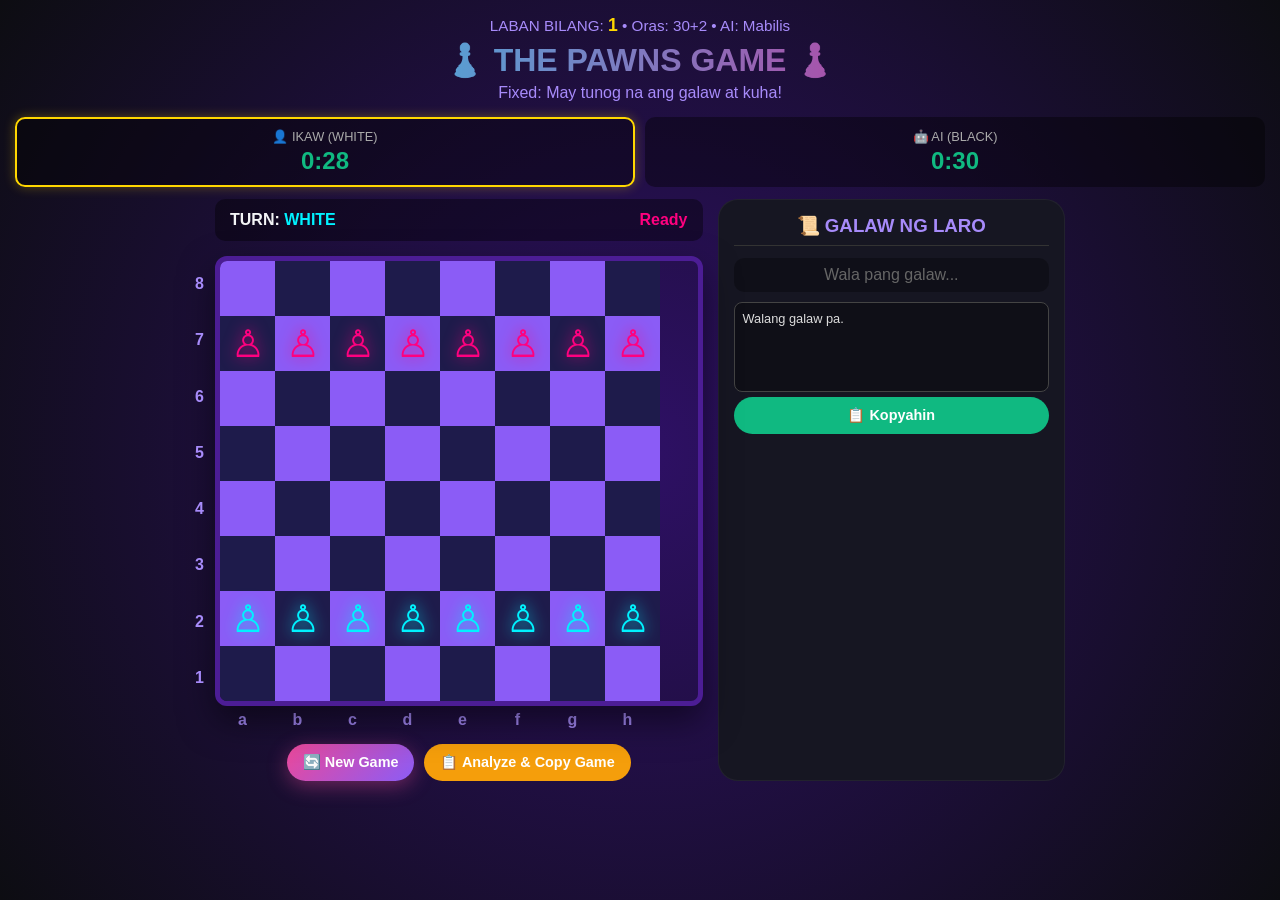
==== index.html @ 19535d33 "Refactor minimax and game logic functions" ====
<!DOCTYPE html>
<html lang="en">
<head>
    <meta charset="UTF-8">
    <meta name="viewport" content="width=device-width, initial-scale=1.0, maximum-scale=1.0">
    <title>The Pawns Game – Chess.com Sounds Fixed</title>
    <style>
        :root {
            --bg-color: #0d0d12; --panel-bg: #161622;
            --light-square: #8b5cf6; --dark-square: #1e1b4b;
            --accent-pink: #ec4899; --valid-green: #10b981; --text-main: #f3f4f6;
            --premove: #f59e0b; --time-good: #10b981; --time-low: #f59e0b; --time-critical: #ef4444;
        }
        * { box-sizing: border-box; margin: 0; padding: 0; font-family: 'Poppins', sans-serif; }
        body { background: radial-gradient(circle at 50% 50%, #2e1065 0%, #0d0d12 100%); color: var(--text-main); padding: 15px; min-height: 100vh; }
        .game-counter { text-align:center; font-size:0.95rem; color:#a78bfa; margin-bottom:5px; }
        .game-counter strong { color:#ffd700; font-size:1.1rem; }
        h1 { font-size: 2rem; background: linear-gradient(to right, #00f2ff, #ff007f); -webkit-background-clip: text; -webkit-text-fill-color: transparent; margin-bottom: 5px; text-align: center; }
        .subtitle { color: #a78bfa; margin-bottom: 15px; text-align: center; }
        .time-bar { display:flex; justify-content:space-between; gap:10px; margin-bottom:12px; flex-wrap:wrap; }
        .time-box { flex:1; min-width:140px; background:rgba(0,0,0,0.4); border-radius:10px; padding:10px 12px; text-align:center; border:2px solid transparent; transition:0.2s; }
        .time-box.active { border-color:#ffd700; box-shadow:0 0 12px rgba(255,215,0,0.3); }
        .time-box .label { font-size:0.8rem; color:#aaa; margin-bottom:3px; }
        .time-box .time { font-size:1.5rem; font-weight:bold; font-variant-numeric:tabular-nums; }
        .time.good { color:var(--time-good); }
        .time.low { color:var(--time-low); animation:slowPulse 1.5s infinite; }
        .time.critical { color:var(--time-critical); animation:fastPulse 0.6s infinite; }
        @keyframes slowPulse { 0%,100%{opacity:1;} 50%{opacity:0.6;} }
        @keyframes fastPulse { 0%,100%{opacity:1;} 50%{opacity:0.4;} }
        .main-container { display: flex; gap: 15px; flex-wrap: wrap; justify-content: center; width: 100%; max-width: 850px; margin: 0 auto; }
        .game-section { flex: 1 1 400px; }
        .history-section { flex: 1 1 260px; background: var(--panel-bg); padding: 15px; border-radius: 20px; border: 1px solid rgba(255,255,255,0.05); }
        .status-bar { background: rgba(0,0,0,0.4); padding: 12px 15px; border-radius:10px; margin-bottom:15px; display: flex; justify-content: space-between; align-items: center; font-weight: bold; flex-wrap: wrap; gap:5px; }
        .ai-status { color: #ff007f; }
        .board-container { position: relative; margin: 0 auto; }
        .rank-labels { position: absolute; top: 0; left: -20px; height: 100%; display: flex; flex-direction: column; justify-content: space-around; }
        .rank-label { color: #a78bfa; height: 55px; display: flex; align-items: center; font-weight: bold; }
        #board { display: grid; grid-template-columns: repeat(8, 55px); grid-template-rows: repeat(8, 55px); border: 5px solid #4c1d95; border-radius: 12px; overflow: hidden; box-shadow: 0 15px 35px rgba(0,0,0,0.5); }
        .file-labels { display: grid; grid-template-columns: repeat(8, 55px); margin-top: 5px; }
        .file-label { color: #a78bfa; text-align: center; font-weight: bold; }
        .square { width: 100%; height: 100%; display: flex; align-items: center; justify-content: center; cursor: pointer; position: relative; transition: background 0.15s; }
        .light-sq { background: var(--light-square); }
        .dark-sq { background: var(--dark-square); }
        .piece { font-size: 2.4rem; user-select: none; transition: transform 0.1s; }
        .square:hover .piece { transform: scale(1.1); }
        .white-piece { color: #00f2ff; filter: drop-shadow(0 0 8px rgba(0,242,255,0.9)); }
        .black-piece { color: #ff007f; filter: drop-shadow(0 0 8px rgba(255,0,127,0.9)); }
        .selected-sq { background: rgba(236,72,153,0.5) !important; box-shadow: inset 0 0 12px var(--accent-pink); }
        .move-indicator { width: 16px; height: 16px; background: var(--valid-green); border-radius: 50%; position: absolute; box-shadow: 0 0 10px var(--valid-green); }
        .capture-indicator { width: 80%; height: 80%; border: 3px dashed #f59e0b; border-radius: 50%; position: absolute; animation: rotate 8s linear infinite; }
        @keyframes rotate { 100% { transform: rotate(360deg); } }
        .history-section h3 { color: #a78bfa; margin-bottom: 12px; text-align: center; border-bottom: 1px solid #333; padding-bottom: 8px; }
        .history-list { max-height: 220px; overflow-y: auto; background: rgba(0,0,0,0.3); border-radius: 10px; padding: 8px; margin-bottom: 10px; }
        .history-item { padding: 6px; margin: 3px 0; border-radius: 5px; cursor: pointer; font-family: monospace; font-size: 0.9rem; transition: background 0.1s; }
        .history-item:hover { background: rgba(139,92,246,0.2); }
        .history-item.active { background: rgba(139,92,246,0.4); border-left: 3px solid #8b5cf6; }
        .history-item.white { color: #00f2ff; }
        .history-item.black { color: #ff007f; }
        .share-area { margin-top:10px; display:flex; gap:5px; flex-direction:column; }
        .share-text { width:100%; min-height:90px; background:#0005; border:1px solid #444; border-radius:8px; padding:8px; color:#ddd; font-size:0.8rem; resize:none; }
        .controls { margin-top: 15px; display: flex; gap: 10px; flex-wrap: wrap; justify-content: center; }
        button { padding: 10px 16px; border: none; border-radius: 25px; font-weight: bold; cursor: pointer; transition: all 0.2s; font-size:0.9rem; }
        .btn-new { background: linear-gradient(135deg, #ec4899, #8b5cf6); color: white; box-shadow: 0 5px 20px rgba(236,72,153,0.4); }
        .btn-new:hover { transform: translateY(-2px); box-shadow: 0 8px 25px rgba(236,72,153,0.6); }
        .btn-copy { background:#10b981; color:white; }
        .btn-copy:hover { background:#059669; }
        .btn-analyze { background:#f59e0b; color:white; }
        .btn-analyze:hover { background:#d97706; }
        .modal { display: none; position: fixed; inset: 0; background: rgba(0,0,0,0.9); align-items: center; justify-content: center; z-index: 999; padding:15px; }
        .modal-content { background: var(--panel-bg); padding: 25px; border-radius: 20px; text-align: center; border: 2px solid #8b5cf6; max-width: 500px; width:100%; max-height:90vh; overflow-y:auto; }
        .modal h2 { font-size: 1.8rem; margin-bottom: 15px; background: linear-gradient(to right, #00f2ff, #ff007f); -webkit-background-clip: text; -webkit-text-fill-color: transparent; }
        .modal-actions { display:flex; gap:10px; flex-wrap:wrap; justify-content:center; margin-top:15px; }
        .analysis-text { width:100%; min-height:150px; background:#0005; border:1px solid #444; border-radius:8px; padding:10px; color:#ddd; font-size:0.85rem; font-family:monospace; resize:none; margin:10px 0; }
        .close-btn { position:absolute; top:15px; right:15px; background:#ef4444; color:white; border:none; border-radius:50%; width:36px; height:36px; font-size:1.2rem; cursor:pointer; }
        .thinking { color: #ffd700; animation: pulse 1s infinite; }
        @keyframes pulse { 0%,100% { opacity: 1; } 50% { opacity: 0.5; } }
        .copied-msg { color:#10b981; font-size:0.85rem; margin-top:5px; display:none; }
        .copied-msg.show { display:block; }
        @media (max-width: 480px) {
            #board { grid-template-columns: repeat(8,42px); grid-template-rows: repeat(8,42px); }
            .file-labels { grid-template-columns: repeat(8,42px); }
            .rank-label { height: 42px; font-size:0.8rem; }
            .rank-labels { left: -17px; }
            .piece { font-size: 1.8rem; }
            .time-box { min-width:130px; }
            .time-box .time { font-size:1.3rem; }
        }
    </style>
</head>
<body>

    <div class="game-counter">LABAN BILANG: <strong id="gameCount">1</strong> • Oras: 30+2 • AI: Mabilis</div>
    <h1>♟️ THE PAWNS GAME ♟️</h1>
    <div class="subtitle">Fixed: May tunog na ang galaw at kuha!</div>

    <div class="time-bar">
        <div class="time-box" id="whiteBox">
            <div class="label">👤 IKAW (WHITE)</div>
            <div class="time good" id="whiteTime">0:30</div>
        </div>
        <div class="time-box" id="blackBox">
            <div class="label">🤖 AI (BLACK)</div>
            <div class="time good" id="blackTime">0:30</div>
        </div>
    </div>

    <div class="main-container">
        <div class="game-section">
            <div class="status-bar">
                <div>TURN: <span id="turnDisplay">WHITE</span></div>
                <div class="ai-status" id="aiStatus">Ready</div>
            </div>

            <div class="board-container" id="boardWrapper">
                <div class="rank-labels">
                    <div class="rank-label">8</div><div class="rank-label">7</div><div class="rank-label">6</div>
                    <div class="rank-label">5</div><div class="rank-label">4</div><div class="rank-label">3</div>
                    <div class="rank-label">2</div><div class="rank-label">1</div>
                </div>
                <div id="board"></div>
            </div>
            <div class="file-labels">
                <div class="file-label">a</div><div class="file-label">b</div><div class="file-label">c</div>
                <div class="file-label">d</div><div class="file-label">e</div><div class="file-label">f</div>
                <div class="file-label">g</div><div class="file-label">h</div>
            </div>

            <div class="controls">
                <button class="btn-new" onclick="resetGame()">🔄 New Game</button>
                <button class="btn-analyze" onclick="showAnalysis()">📋 Analyze & Copy Game</button>
            </div>
        </div>

        <div class="history-section">
            <h3>📜 GALAW NG LARO</h3>
            <div class="history-list" id="historyList">
                <p style="color:#666;text-align:center;">Wala pang galaw...</p>
            </div>
            <div class="share-area">
                <textarea id="shareOutput" class="share-text" readonly placeholder="I-click ang 'Analyze & Copy' para makuha ang buong laro..."></textarea>
                <button class="btn-copy" onclick="copyHistory()">📋 Kopyahin</button>
                <div class="copied-msg" id="copiedMsg">✅ Nakopya na!</div>
            </div>
        </div>
    </div>

    <div class="modal" id="winModal">
        <div class="modal-content">
            <button class="close-btn" onclick="closeModal()">×</button>
            <h2 id="resultTitle">GAME OVER</h2>
            <p style="margin-bottom: 15px; color:#ccc;" id="resultMsg"></p>
            
            <textarea id="finalGameText" class="analysis-text" readonly></textarea>
            
            <div class="modal-actions">
                <button class="btn-copy" onclick="copyFinalGame()">📋 Kopyahin ang Laro</button>
                <button class="btn-new" onclick="startNewGame()">🔄 New Game</button>
            </div>
        </div>
    </div>

    <script>
        const boardEl = document.getElementById('board');
        const turnDisplay = document.getElementById('turnDisplay');
        const aiStatus = document.getElementById('aiStatus');
        const winModal = document.getElementById('winModal');
        const resultTitle = document.getElementById('resultTitle');
        const resultMsg = document.getElementById('resultMsg');
        const historyList = document.getElementById('historyList');
        const shareOutput = document.getElementById('shareOutput');
        const copiedMsg = document.getElementById('copiedMsg');
        const gameCountEl = document.getElementById('gameCount');
        const whiteTimeEl = document.getElementById('whiteTime');
        const blackTimeEl = document.getElementById('blackTime');
        const whiteBox = document.getElementById('whiteBox');
        const blackBox = document.getElementById('blackBox');
        const finalGameText = document.getElementById('finalGameText');

        // TUNOG MULA SA CHESS.COM
        const moveAudio = new Audio('https://images.chesscomfiles.com/chess-themes/sounds/_MP3_/default/move.mp3');
        const captureAudio = new Audio('https://images.chesscomfiles.com/chess-themes/sounds/_MP3_/default/capture.mp3');
        const selectAudio = new Audio('https://images.chesscomfiles.com/chess-themes/sounds/_MP3_/default/select.mp3');
        const winAudio = new Audio('https://images.chesscomfiles.com/chess-themes/sounds/_MP3_/default/notify.mp3');

        moveAudio.preload = 'auto';
        captureAudio.preload = 'auto';
        selectAudio.preload = 'auto';
        winAudio.preload = 'auto';

        // ✅ INAYOS NA PLAYSOUND FUNCTION
        function playSound(type){
            try {
                if(type === 'move') {
                    moveAudio.currentTime = 0;
                    moveAudio.play();
                }
                if(type === 'capture' || type === 'enpassant') {
                    captureAudio.currentTime = 0;
                    captureAudio.play();
                }
                if(type === 'select') {
                    selectAudio.currentTime = 0;
                    selectAudio.play();
                }
                if(type === 'win') {
                    winAudio.currentTime = 0;
                    winAudio.play();
                }
            } catch(e) {
                console.log('I-click muna ang screen:', e);
            }
        }

        const START_TIME = 30;
        const INCREMENT = 2;
        const MAX_DEPTH = 6;

        let totalGamesPlayed = 1;
        let history = [];
        let currentBoard = [];
        let turn = 'white';
        let selected = null;
        let validMoves = [];
        let gameOver = false;
        let isAiThinking = false;
        let enPassantTarget = null;
        let whiteTime = START_TIME;
        let blackTime = START_TIME;
        let timerInterval = null;

        function formatTime(secs){
            const m = Math.floor(secs / 60);
            const s = Math.floor(secs % 60);
            return `${m}:${s.toString().padStart(2,'0')}`;
        }

        function updateTimeDisplay(){
            whiteTimeEl.textContent = formatTime(whiteTime);
            blackTimeEl.textContent = formatTime(blackTime);
            [whiteTimeEl, blackTimeEl].forEach((el,i)=>{
                const t = i===0 ? whiteTime : blackTime;
                el.classList.remove('good','low','critical');
                if(t <= 5) el.classList.add('critical');
                else if(t <= 10) el.classList.add('low');
                else el.classList.add('good');
            });
            whiteBox.classList.toggle('active', turn==='white');
            blackBox.classList.toggle('active', turn==='black');
        }

        function startTimer(){
            stopTimer();
            timerInterval = setInterval(()=>{
                if(gameOver) return;
                if(turn==='white') whiteTime -= 0.1;
                else blackTime -= 0.1;
                if(whiteTime <= 0) { gameOver=true; stopTimer(); showWin('black'); return; }
                if(blackTime <= 0) { gameOver=true; stopTimer(); showWin('white'); return; }
                updateTimeDisplay();
            }, 100);
        }

        function stopTimer(){ if(timerInterval){ clearInterval(timerInterval); timerInterval=null; } }
        function addTime(color){ if(color==='white') whiteTime += INCREMENT; else blackTime += INCREMENT; updateTimeDisplay(); }
        function toNotation(r,c){ const files = 'abcdefgh'; return files[c] + (8 - r); }
        
        function getGameText(){
            if(history.length === 0) return 'Walang galaw pa.';
            let text = `--- LABAN ${totalGamesPlayed} ---\nOras: 30+2\n\n`;
            history.forEach((s,i)=>{
                text += `${Math.floor(i/2)+1}. ${s.notation} `;
                if(i%2===1) text += '\n';
            });
            return text.trim();
        }

        function saveState(moveNotation){
            history.push({ board: currentBoard.map(row => [...row]), turn: turn, notation: moveNotation, enPassantTarget: enPassantTarget ? {...enPassantTarget} : null });
            updateHistoryUI();
            updateShareText();
        }

        function initBoard(){
            currentBoard = Array(8).fill(null).map(()=>Array(8).fill(null));
            for(let c=0;c<8;c++) currentBoard[1][c]='b';
            for(let c=0;c<8;c++) currentBoard[6][c]='w';
            turn='white'; selected=null; validMoves=[]; gameOver=false;
            enPassantTarget = null; history = [];
            whiteTime = START_TIME; blackTime = START_TIME;
            stopTimer();
            updateUI();
            updateTimeDisplay();
            updateShareText();
            setTimeout(startTimer, 500);
        }

        function hasAnyMoves(b,color,epTarget=null){
            const oldEP = enPassantTarget; enPassantTarget = epTarget;
            for(let r=0;r<8;r++) for(let c=0;c<8;c++){ if(b[r][c]===color && getMoves(b,r,c,color).length>0){ enPassantTarget=oldEP; return true; } }
            enPassantTarget = oldEP; return false;
        }

        function getMoves(b,r,c,color){
            const moves=[]; const dir=color==='w'?-1:1; const start=color==='w'?6:1;
            if(r+dir >=0 && r+dir <8 && b[r+dir] && b[r+dir][c]===null){
                moves.push({from:{r,c},to:{r:r+dir,c},type:'move'});
                if(r===start && r+dir*2 >=0 && r+dir*2 <8 && b[r+dir*2][c]===null) moves.push({from:{r,c},to:{r:r+dir*2,c},type:'move', setsEnPassant:{r:r+dir,c}});
            }
            [-1,1].forEach(dc=>{ const nr=r+dir, nc=c+dc; if(nr>=0&&nr<8&&nc>=0&&nc<8){ if(b[nr][nc] && b[nr][nc]!==color) moves.push({from:{r,c},to:{r:nr,c:nc},type:'capture'}); if(enPassantTarget && enPassantTarget.r === nr && enPassantTarget.c === nc && b[nr][nc] === null) moves.push({from:{r,c},to:{r:nr,c:nc},type:'enpassant', capturedPawn:{r:r,c:nc}}); } });
            return moves;
        }

        function getAllMoves(b,color,epTarget=null){
            let all=[]; const oldEP = enPassantTarget; enPassantTarget = epTarget;
            for(let r=0;r<8;r++) for(let c=0;c<8;c++){ if(b[r][c]===color) all.push(...getMoves(b,r,c,color)); }
            enPassantTarget = oldEP; return all;
        }

        function makeMove(b,move){ const nb = b.map(row=>[...row]); nb[move.to.r][move.to.c] = nb[move.from.r][move.from.c]; nb[move.from.r][move.from.c] = null; if(move.type==='enpassant') nb[move.capturedPawn.r][move.capturedPawn.c] = null; return nb; }
        function checkWin(b){ for(let c=0;c<8;c++){ if(b[0][c]==='w') return 'white'; if(b[7][c]==='b') return 'black'; } return null; }
        function evaluateBoard(b){ let score=0; for(let r=0;r<8;r++) for(let c=0;c<8;c++){ const p=b[r][c]; if(!p) continue; if(p==='w'){ score += 100; score += (6 - r) * 12; if(r===1) score += 500; if(r===0) score += 10000; } else { score -= 100; score -= (r - 1) * 12; if(r===6) score -= 500; if(r===7) score -= 10000; } if(c>=2 && c<=5) score += p==='w'?7:-7; } return score; }
        function minimax(b, depth, alpha, beta, isMax, epState=null){
            const win = checkWin(b); if(win==='white') return 100000 + depth; if(win==='black') return -100000 - depth; if(depth===0) return evaluateBoard(b);
            const moves = getAllMoves(b, isMax?'w':'b', epState); if(moves.length===0) return isMax?-99999:99999;
            moves.sort((a,b)=>{ const valA = (a.type==='capture'||a.type==='enpassant')?-200:0 + (7-a.to.r)*30; const valB = (b.type==='capture'||b.type==='enpassant')?-200:0 + (7-b.to.r)*30; return valA-valB; });
            if(isMax){ let maxEval = -Infinity; for(const m of moves){ const newEP = m.setsEnPassant ? m.setsEnPassant : null; const val = minimax(makeMove(b,m), depth-1, alpha, beta, false, newEP); maxEval = Math.max(maxEval,val); alpha = Math.max(alpha,val); if(beta<=alpha) break; } return maxEval; }
            else { let minEval = Infinity; for(const m of moves){ const newEP = m.setsEnPassant ? m.setsEnPassant : null; const val = minimax(makeMove(b,m), depth-1, alpha, beta, true, newEP); minEval = Math.min(minEval,val); beta = Math.min(beta,val); if(beta<=alpha) break; } return minEval; }
        }
        function getBestMove(){ const moves = getAllMoves(currentBoard,'b', enPassantTarget); if(moves.length === 0) return null; let best = null; let bestVal = Infinity; moves.sort((a,b)=>{ const valA = (a.type==='capture'||a.type==='enpassant')?-200:0 + (7-a.to.r)*30; const valB = (b.type==='capture'||b.type==='enpassant')?-200:0 + (7-b.to.r)*30; return valA-valB; }); for(const m of moves){ const newEP = m.setsEnPassant ? m.setsEnPassant : null; const val = minimax(makeMove(currentBoard,m), MAX_DEPTH-1, -Infinity, Infinity, true, newEP); if(val < bestVal){ bestVal=val; best=m; } } return best; }
        
        function updateHistoryUI(){ historyList.innerHTML = ''; if(history.length === 0){ historyList.innerHTML = '<p style="color:#666;text-align:center;">Wala pang galaw...</p>'; return; } history.forEach((state, i) => { const item = document.createElement('div'); item.className = `history-item ${i%2===0?'white':'black'}`; item.textContent = `${Math.floor(i/2)+1}. ${state.notation}`; historyList.appendChild(item); }); }
        function updateShareText(){ shareOutput.value = getGameText(); }
        function copyHistory(){ shareOutput.select(); navigator.clipboard.writeText(shareOutput.value).then(()=>{ copiedMsg.classList.add('show'); setTimeout(()=>copiedMsg.classList.remove('show'), 2500); }); }
        function copyFinalGame(){ finalGameText.select(); navigator.clipboard.writeText(finalGameText.value); }
        function showAnalysis(){ finalGameText.value = getGameText(); winModal.style.display='flex'; resultTitle.textContent = '📋 ANALYSIS & GAME RECORD'; resultMsg.textContent = 'Kopyahin mo ang laro para itago o ipadala sa iba.'; }
        function closeModal(){ winModal.style.display='none'; }
        function startNewGame(){ closeModal(); totalGamesPlayed++; gameCountEl.textContent = totalGamesPlayed; initBoard(); }
        function resetGame(){ if(confirm('Sigurado ka bang magsisimula ulit?')) startNewGame(); }

        function checkDraw(){ const color = turn==='white'?'w':'b'; if(!hasAnyMoves(currentBoard, color, enPassantTarget)){ gameOver = true; stopTimer(); showDraw(); return true; } return false; }
        function updateUI(){ boardEl.innerHTML=''; turnDisplay.textContent = turn.toUpperCase(); turnDisplay.style.color = turn==='white'?'#00f2ff':'#ff007f'; for(let r=0;r<8;r++) for(let c=0;c<8;c++){ const sq=document.createElement('div'); sq.className=`square ${(r+c)%2===0?'light-sq':'dark-sq'}`; if(selected && selected.r===r && selected.c===c) sq.classList.add('selected-sq'); const hint = validMoves.find(m=>m.to.r===r&&m.to.c===c); if(hint){ const h=document.createElement('div'); h.className=(hint.type==='capture'||hint.type==='enpassant')?'capture-indicator':'move-indicator'; sq.appendChild(h); } const p=currentBoard[r][c]; if(p){ const pc=document.createElement('div'); pc.className=`piece ${p==='w'?'white-piece':'black-piece'}`; pc.textContent='♙'; sq.appendChild(pc); } if(!gameOver) sq.onclick=()=>click(r,c); boardEl.appendChild(sq); } }
        function click(r,c){ if(gameOver) return; const p=currentBoard[r][c]; const mv = validMoves.find(m=>m.to.r===r&&m.to.c===c); if(mv){ const from = toNotation(mv.from.r, mv.from.c); const to = toNotation(mv.to.r, mv.to.c); let notation; if(mv.type==='enpassant') notation = `${from}x${to} e.p.`; else if(mv.type==='capture') notation = `${from}x${to}`; else notation = `${from}-${to}`; doMove(mv, notation); if(!gameOver && !checkDraw()) setTimeout(runAi, 300); } else if(p==='w'){ selected={r,c}; validMoves=getMoves(currentBoard,r,c,'w'); playSound('select');
        } else { selected=null; validMoves=[]; } updateUI(); }
        
        // ✅ INAYOS NA PAGTATAWAG NG TUNOG
        function doMove(move, notation){ 
            currentBoard = makeMove(currentBoard,move); 
            // Hiwalay na pagtukoy para siguradong tutunog
            if(move.type==='capture' || move.type==='enpassant'){
                playSound('capture');
            }else{
                playSound('move');
            }
            enPassantTarget = move.setsEnPassant ? move.setsEnPassant : null; 
            addTime(turn); 
            const winner = checkWin(currentBoard); 
            if(winner){ 
                gameOver=true; 
                stopTimer(); 
                playSound('win'); 
                showWin(winner); 
            } else { 
                turn = turn==='white'?'black':'white'; 
                selected=null; 
                validMoves=[]; 
            } 
            saveState(notation); 
        }
        
        function runAi(){ isAiThinking=true; aiStatus.innerHTML='<span class="thinking">THINKING...</span>'; setTimeout(()=>{ if(checkDraw()){ isAiThinking=false; updateUI(); return; } const best = getBestMove(); if(best){ const from = toNotation(best.from.r, best.from.c); const to = toNotation(best.to.r, best.to.c); let notation; if(best.type==='enpassant') notation = `${from}x${to} e.p.`; else if(best.type==='capture') notation = `${from}x${to}`; else notation = `${from}-${to}`; doMove(best, notation); aiStatus.textContent='Ready'; if(!gameOver) checkDraw(); } else { gameOver=true; stopTimer(); showDraw(); } isAiThinking=false; updateUI(); },200); }
        function showWin(who){ resultTitle.textContent = who==='white'?'🏆 PANALO KA!':'😔 PANALO ANG AI!'; resultTitle.style.color = who==='white'?'#00f2ff':'#ff007f'; resultMsg.textContent = 'Nasa ibaba ang buong record ng laro mo – pwede mo itong kopyahin.'; finalGameText.value = getGameText(); winModal.style.display='flex'; }
        function showDraw(){ resultTitle.textContent = '🤝 TABLA!'; resultTitle.style.color = '#f59e0b'; resultMsg.textContent = 'Pantay ang laban! Nasa ibaba ang record ng laro.'; finalGameText.value = getGameText(); winModal.style.display='flex'; }

        document.addEventListener('click', ()=>{
            moveAudio.play().then(() => moveAudio.pause()).catch(()=>{});
        }, { once: true });

        initBoard();
    </script>

</body>
</html>
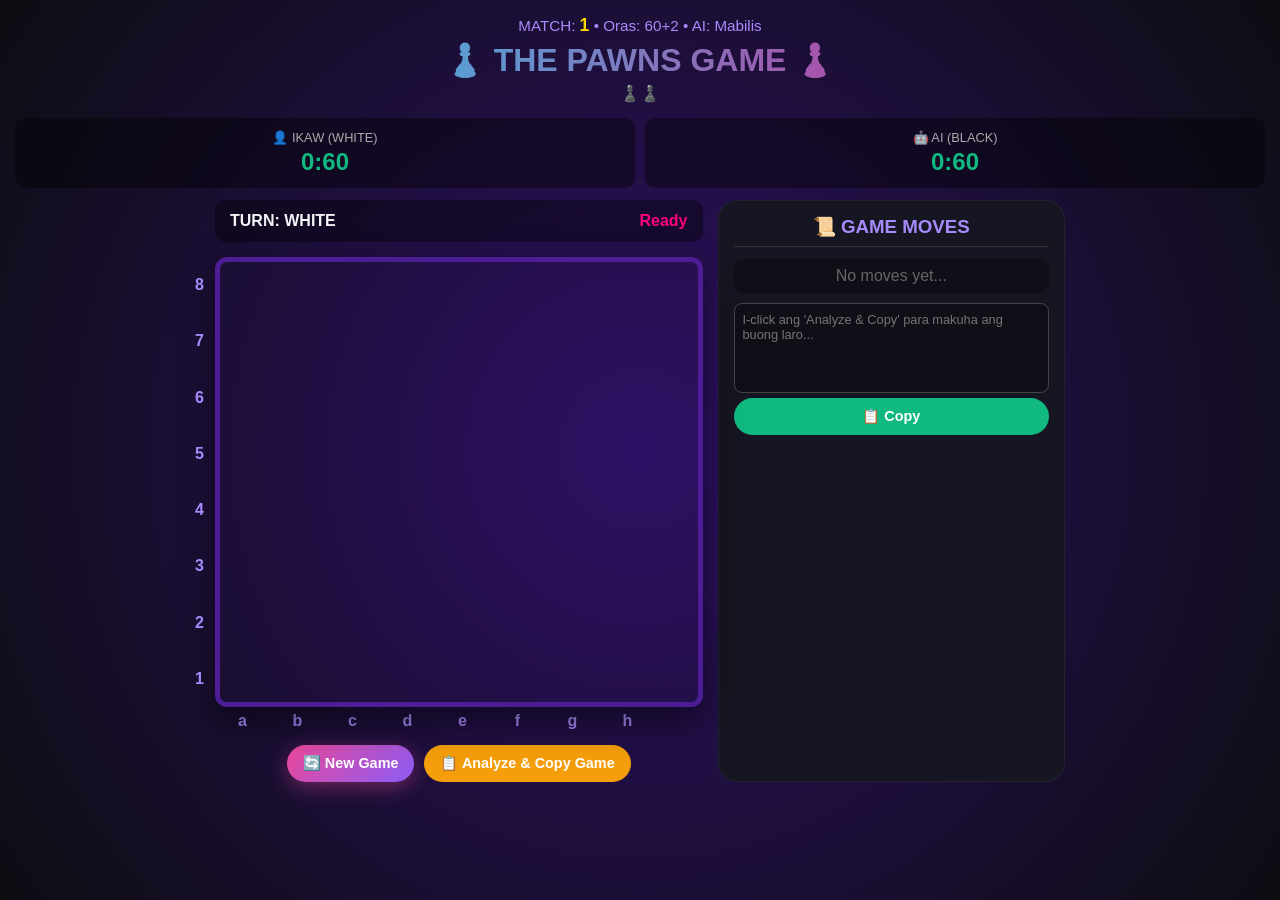
==== commit 5d6b6f8e: "Update game title and text for chess game" ====
--- a/index.html
+++ b/index.html
@@ -3,7 +3,7 @@
 <head>
     <meta charset="UTF-8">
     <meta name="viewport" content="width=device-width, initial-scale=1.0, maximum-scale=1.0">
-    <title>The Pawns Game – Chess.com Sounds Fixed</title>
+    <title>The Pawns Game – Chess.com </title>
     <style>
         :root {
             --bg-color: #0d0d12; --panel-bg: #161622;
@@ -89,18 +89,18 @@
 </head>
 <body>
 
-    <div class="game-counter">LABAN BILANG: <strong id="gameCount">1</strong> • Oras: 30+2 • AI: Mabilis</div>
+    <div class="game-counter">MATCH: <strong id="gameCount">1</strong> • Oras: 60+2 • AI: Mabilis</div>
     <h1>♟️ THE PAWNS GAME ♟️</h1>
-    <div class="subtitle">Fixed: May tunog na ang galaw at kuha!</div>
+    <div class="subtitle"> ♟️♟️</div>
 
     <div class="time-bar">
         <div class="time-box" id="whiteBox">
             <div class="label">👤 IKAW (WHITE)</div>
-            <div class="time good" id="whiteTime">0:30</div>
+            <div class="time good" id="whiteTime">0:60</div>
         </div>
         <div class="time-box" id="blackBox">
             <div class="label">🤖 AI (BLACK)</div>
-            <div class="time good" id="blackTime">0:30</div>
+            <div class="time good" id="blackTime">0:60</div>
         </div>
     </div>
 
@@ -132,14 +132,14 @@
         </div>
 
         <div class="history-section">
-            <h3>📜 GALAW NG LARO</h3>
+            <h3>📜 GAME MOVES</h3>
             <div class="history-list" id="historyList">
-                <p style="color:#666;text-align:center;">Wala pang galaw...</p>
+                <p style="color:#666;text-align:center;">No moves yet...</p>
             </div>
             <div class="share-area">
                 <textarea id="shareOutput" class="share-text" readonly placeholder="I-click ang 'Analyze & Copy' para makuha ang buong laro..."></textarea>
-                <button class="btn-copy" onclick="copyHistory()">📋 Kopyahin</button>
-                <div class="copied-msg" id="copiedMsg">✅ Nakopya na!</div>
+                <button class="btn-copy" onclick="copyHistory()">📋 Copy</button>
+                <div class="copied-msg" id="copiedMsg">✅ Copied!</div>
             </div>
         </div>
     </div>
@@ -177,11 +177,11 @@
         const finalGameText = document.getElementById('finalGameText');
 
         // TUNOG MULA SA CHESS.COM
-        const moveAudio = new Audio('https://images.chesscomfiles.com/chess-themes/sounds/_MP3_/default/move.mp3');
+        const moveAudio = new Audio('https://images.chesscomfiles.com/chess-themes/sounds/_MP3_/default/move-self.mp3');
         const captureAudio = new Audio('https://images.chesscomfiles.com/chess-themes/sounds/_MP3_/default/capture.mp3');
         const selectAudio = new Audio('https://images.chesscomfiles.com/chess-themes/sounds/_MP3_/default/select.mp3');
         const winAudio = new Audio('https://images.chesscomfiles.com/chess-themes/sounds/_MP3_/default/notify.mp3');
-
+        const captureAudio = new Audio(' http://images.chesscomfiles.com/chess-themes/sounds/_MP3_/default/move-opponent.mp3');
         moveAudio.preload = 'auto';
         captureAudio.preload = 'auto';
         selectAudio.preload = 'auto';
@@ -265,7 +265,7 @@
         function toNotation(r,c){ const files = 'abcdefgh'; return files[c] + (8 - r); }
         
         function getGameText(){
-            if(history.length === 0) return 'Walang galaw pa.';
+            if(history.length === 0) return 'No moves yet.';
             let text = `--- LABAN ${totalGamesPlayed} ---\nOras: 30+2\n\n`;
             history.forEach((s,i)=>{
                 text += `${Math.floor(i/2)+1}. ${s.notation} `;
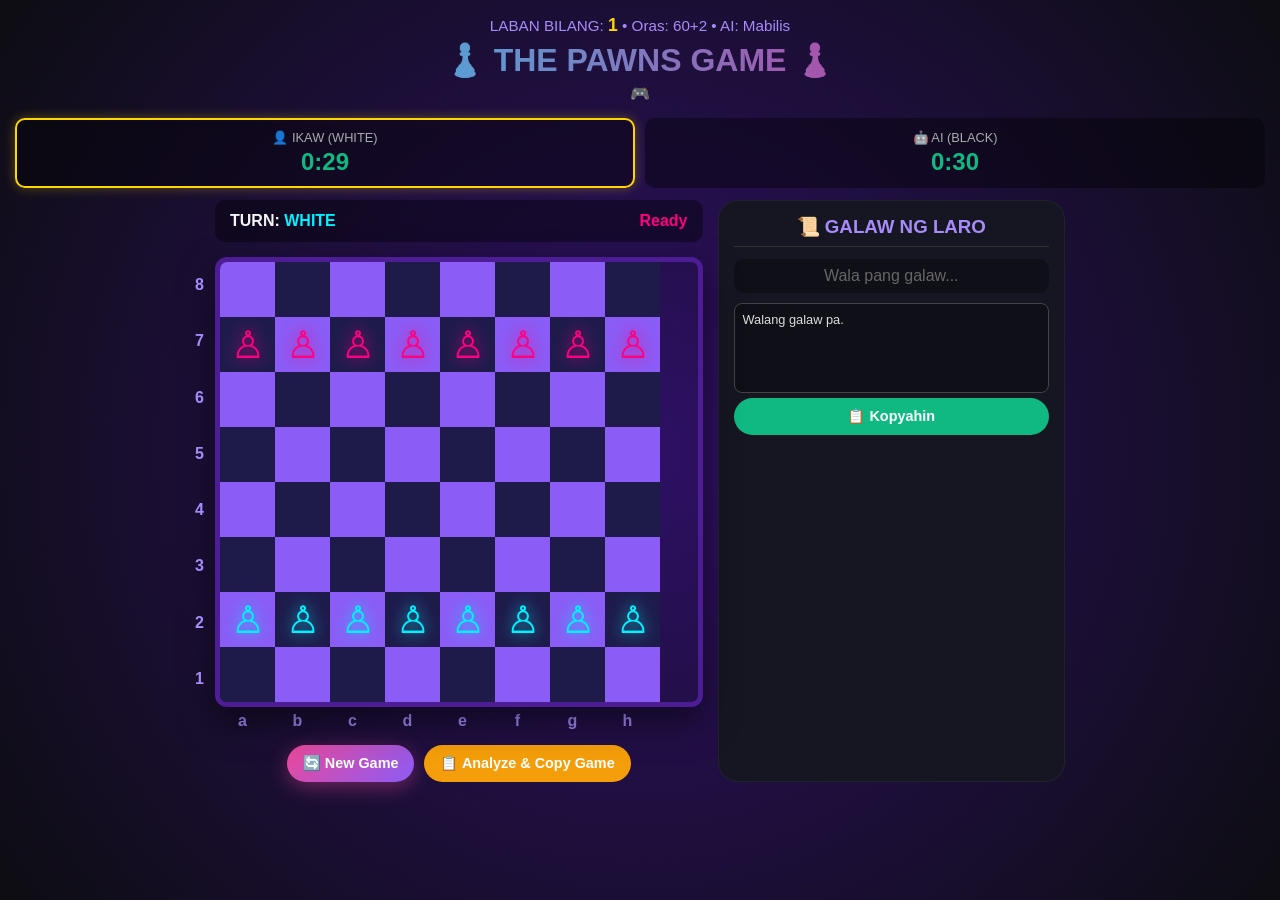
==== commit 4abca591: "Translate UI elements and fix audio sources Updated game title and translated several UI elements to" ====
--- a/index.html
+++ b/index.html
@@ -3,7 +3,7 @@
 <head>
     <meta charset="UTF-8">
     <meta name="viewport" content="width=device-width, initial-scale=1.0, maximum-scale=1.0">
-    <title>The Pawns Game – Chess.com </title>
+    <title>The Pawns Game – Chess.com Sounds Fixed</title>
     <style>
         :root {
             --bg-color: #0d0d12; --panel-bg: #161622;
@@ -89,9 +89,9 @@
 </head>
 <body>
 
-    <div class="game-counter">MATCH: <strong id="gameCount">1</strong> • Oras: 60+2 • AI: Mabilis</div>
+    <div class="game-counter">LABAN BILANG: <strong id="gameCount">1</strong> • Oras: 60+2 • AI: Mabilis</div>
     <h1>♟️ THE PAWNS GAME ♟️</h1>
-    <div class="subtitle"> ♟️♟️</div>
+    <div class="subtitle">🎮</div>
 
     <div class="time-bar">
         <div class="time-box" id="whiteBox">
@@ -132,14 +132,14 @@
         </div>
 
         <div class="history-section">
-            <h3>📜 GAME MOVES</h3>
+            <h3>📜 GALAW NG LARO</h3>
             <div class="history-list" id="historyList">
-                <p style="color:#666;text-align:center;">No moves yet...</p>
+                <p style="color:#666;text-align:center;">Wala pang galaw...</p>
             </div>
             <div class="share-area">
                 <textarea id="shareOutput" class="share-text" readonly placeholder="I-click ang 'Analyze & Copy' para makuha ang buong laro..."></textarea>
-                <button class="btn-copy" onclick="copyHistory()">📋 Copy</button>
-                <div class="copied-msg" id="copiedMsg">✅ Copied!</div>
+                <button class="btn-copy" onclick="copyHistory()">📋 Kopyahin</button>
+                <div class="copied-msg" id="copiedMsg">✅ Nakopya na!</div>
             </div>
         </div>
     </div>
@@ -177,11 +177,11 @@
         const finalGameText = document.getElementById('finalGameText');
 
         // TUNOG MULA SA CHESS.COM
-        const moveAudio = new Audio('https://images.chesscomfiles.com/chess-themes/sounds/_MP3_/default/move-self.mp3');
+        const moveAudio = new Audio('http://images.chesscomfiles.com/chess-themes/sounds/_MP3_/default/move-self.mp3');
         const captureAudio = new Audio('https://images.chesscomfiles.com/chess-themes/sounds/_MP3_/default/capture.mp3');
         const selectAudio = new Audio('https://images.chesscomfiles.com/chess-themes/sounds/_MP3_/default/select.mp3');
         const winAudio = new Audio('https://images.chesscomfiles.com/chess-themes/sounds/_MP3_/default/notify.mp3');
-        const captureAudio = new Audio(' http://images.chesscomfiles.com/chess-themes/sounds/_MP3_/default/move-opponent.mp3');
+        const opponentmoveAudio = new Audio ('http://images.chesscomfiles.com/chess-themes/sounds/_MP3_/default/move-opponent.mp3');
         moveAudio.preload = 'auto';
         captureAudio.preload = 'auto';
         selectAudio.preload = 'auto';
@@ -265,7 +265,7 @@
         function toNotation(r,c){ const files = 'abcdefgh'; return files[c] + (8 - r); }
         
         function getGameText(){
-            if(history.length === 0) return 'No moves yet.';
+            if(history.length === 0) return 'Walang galaw pa.';
             let text = `--- LABAN ${totalGamesPlayed} ---\nOras: 30+2\n\n`;
             history.forEach((s,i)=>{
                 text += `${Math.floor(i/2)+1}. ${s.notation} `;
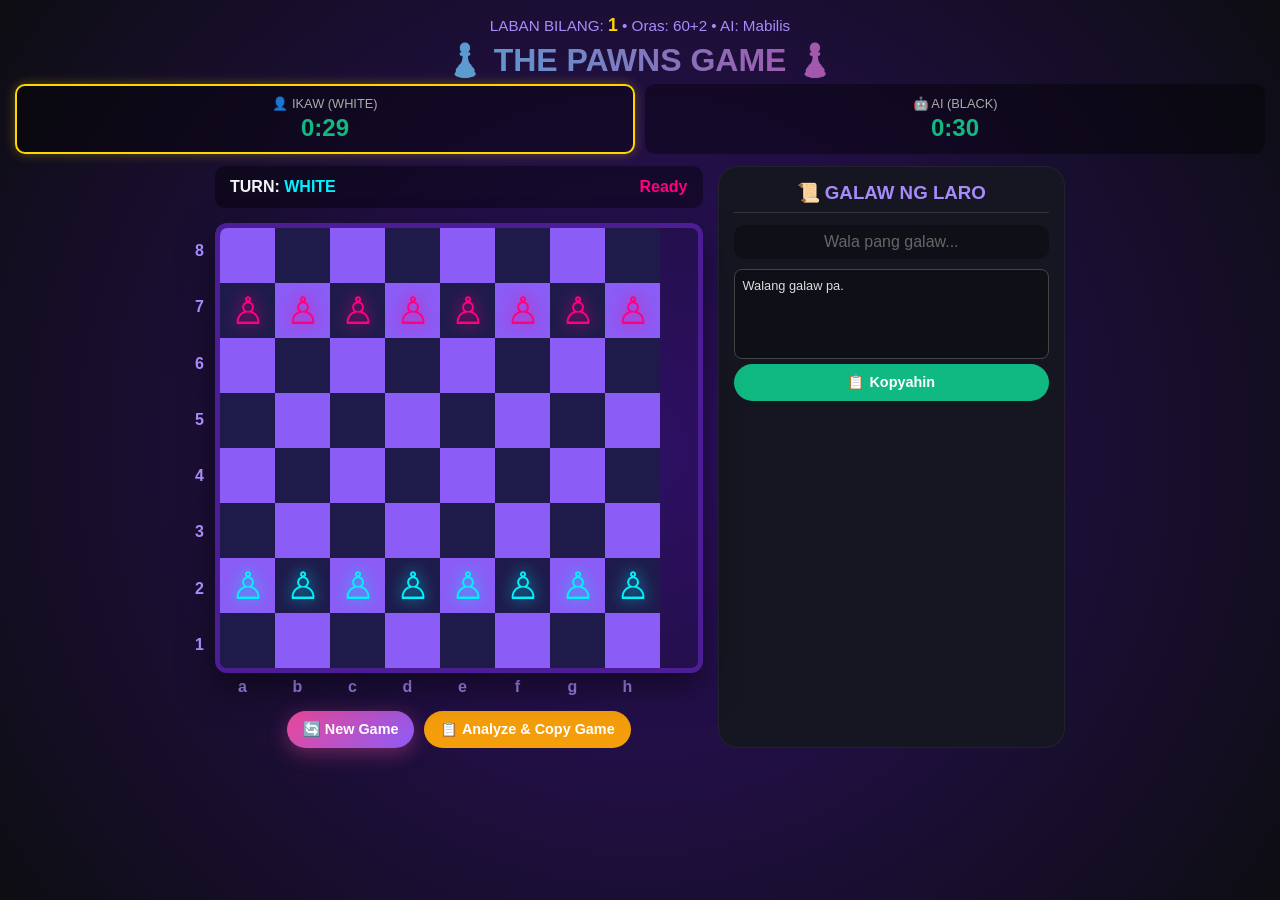
==== commit f64a9146: "Adjust time remaining for players in index.html Updated time display for player and AI in the game." ====
--- a/index.html
+++ b/index.html
@@ -91,16 +91,16 @@
 
     <div class="game-counter">LABAN BILANG: <strong id="gameCount">1</strong> • Oras: 60+2 • AI: Mabilis</div>
     <h1>♟️ THE PAWNS GAME ♟️</h1>
-    <div class="subtitle">🎮</div>
+
 
     <div class="time-bar">
         <div class="time-box" id="whiteBox">
             <div class="label">👤 IKAW (WHITE)</div>
-            <div class="time good" id="whiteTime">0:60</div>
+            <div class="time good" id="whiteTime">0:59</div>
         </div>
         <div class="time-box" id="blackBox">
             <div class="label">🤖 AI (BLACK)</div>
-            <div class="time good" id="blackTime">0:60</div>
+            <div class="time good" id="blackTime">0:30</div>
         </div>
     </div>
 
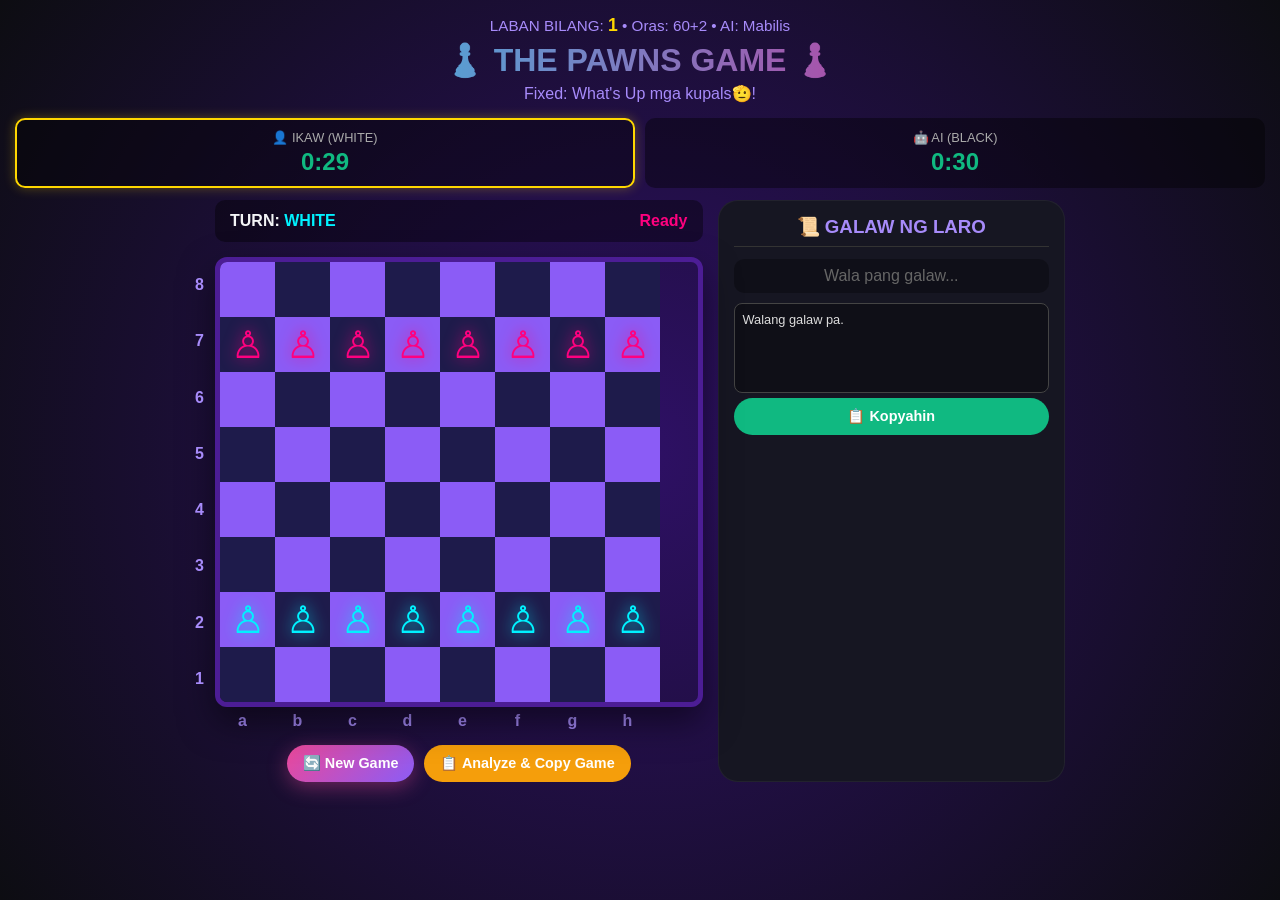
==== commit ba237b61: "Change initial time for players to 10:00 Updated time display for both players to 10:00." ====
--- a/index.html
+++ b/index.html
@@ -91,16 +91,16 @@
 
     <div class="game-counter">LABAN BILANG: <strong id="gameCount">1</strong> • Oras: 60+2 • AI: Mabilis</div>
     <h1>♟️ THE PAWNS GAME ♟️</h1>
-
+    <div class="subtitle">Fixed: What's Up mga kupals🫡!</div>
 
     <div class="time-bar">
         <div class="time-box" id="whiteBox">
             <div class="label">👤 IKAW (WHITE)</div>
-            <div class="time good" id="whiteTime">0:59</div>
+            <div class="time good" id="whiteTime">10:00</div>
         </div>
         <div class="time-box" id="blackBox">
             <div class="label">🤖 AI (BLACK)</div>
-            <div class="time good" id="blackTime">0:30</div>
+            <div class="time good" id="blackTime">10:00</div>
         </div>
     </div>
 
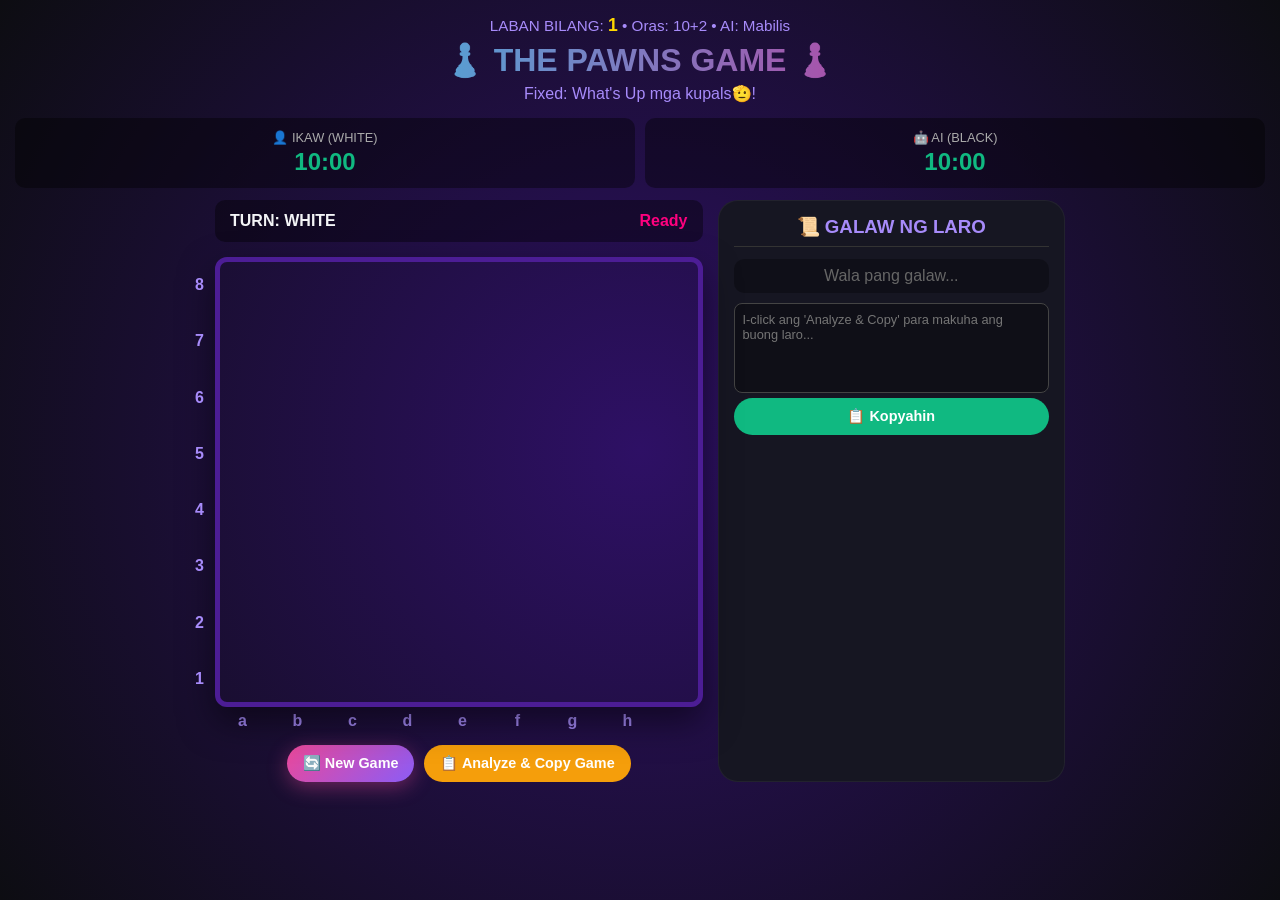
==== commit ba80d71e: "Update game timer and audio source URLs" ====
--- a/index.html
+++ b/index.html
@@ -89,7 +89,7 @@
 </head>
 <body>
 
-    <div class="game-counter">LABAN BILANG: <strong id="gameCount">1</strong> • Oras: 60+2 • AI: Mabilis</div>
+    <div class="game-counter">LABAN BILANG: <strong id="gameCount">1</strong> • Oras: 10+2 • AI: Mabilis</div>
     <h1>♟️ THE PAWNS GAME ♟️</h1>
     <div class="subtitle">Fixed: What's Up mga kupals🫡!</div>
 
@@ -177,11 +177,11 @@
         const finalGameText = document.getElementById('finalGameText');
 
         // TUNOG MULA SA CHESS.COM
-        const moveAudio = new Audio('http://images.chesscomfiles.com/chess-themes/sounds/_MP3_/default/move-self.mp3');
+        const moveAudio = new Audio('https://images.chesscomfiles.com/chess-themes/sounds/_MP3_/default/move-self.mp3');
         const captureAudio = new Audio('https://images.chesscomfiles.com/chess-themes/sounds/_MP3_/default/capture.mp3');
         const selectAudio = new Audio('https://images.chesscomfiles.com/chess-themes/sounds/_MP3_/default/select.mp3');
         const winAudio = new Audio('https://images.chesscomfiles.com/chess-themes/sounds/_MP3_/default/notify.mp3');
-        const opponentmoveAudio = new Audio ('http://images.chesscomfiles.com/chess-themes/sounds/_MP3_/default/move-opponent.mp3');
+        const opponentmoveAudio = new Audio ('https://images.chesscomfiles.com/chess-themes/sounds/_MP3_/default/move-opponent.mp3');
         moveAudio.preload = 'auto';
         captureAudio.preload = 'auto';
         selectAudio.preload = 'auto';
@@ -211,7 +211,7 @@
             }
         }
 
-        const START_TIME = 30;
+        const START_TIME = 10:00;
         const INCREMENT = 2;
         const MAX_DEPTH = 6;
 
@@ -265,8 +265,8 @@
         function toNotation(r,c){ const files = 'abcdefgh'; return files[c] + (8 - r); }
         
         function getGameText(){
-            if(history.length === 0) return 'Walang galaw pa.';
-            let text = `--- LABAN ${totalGamesPlayed} ---\nOras: 30+2\n\n`;
+            if(history.length === 0) return 'No moves.';
+            let text = `--- LABAN ${totalGamesPlayed} ---\nOras: 10+2\n\n`;
             history.forEach((s,i)=>{
                 text += `${Math.floor(i/2)+1}. ${s.notation} `;
                 if(i%2===1) text += '\n';
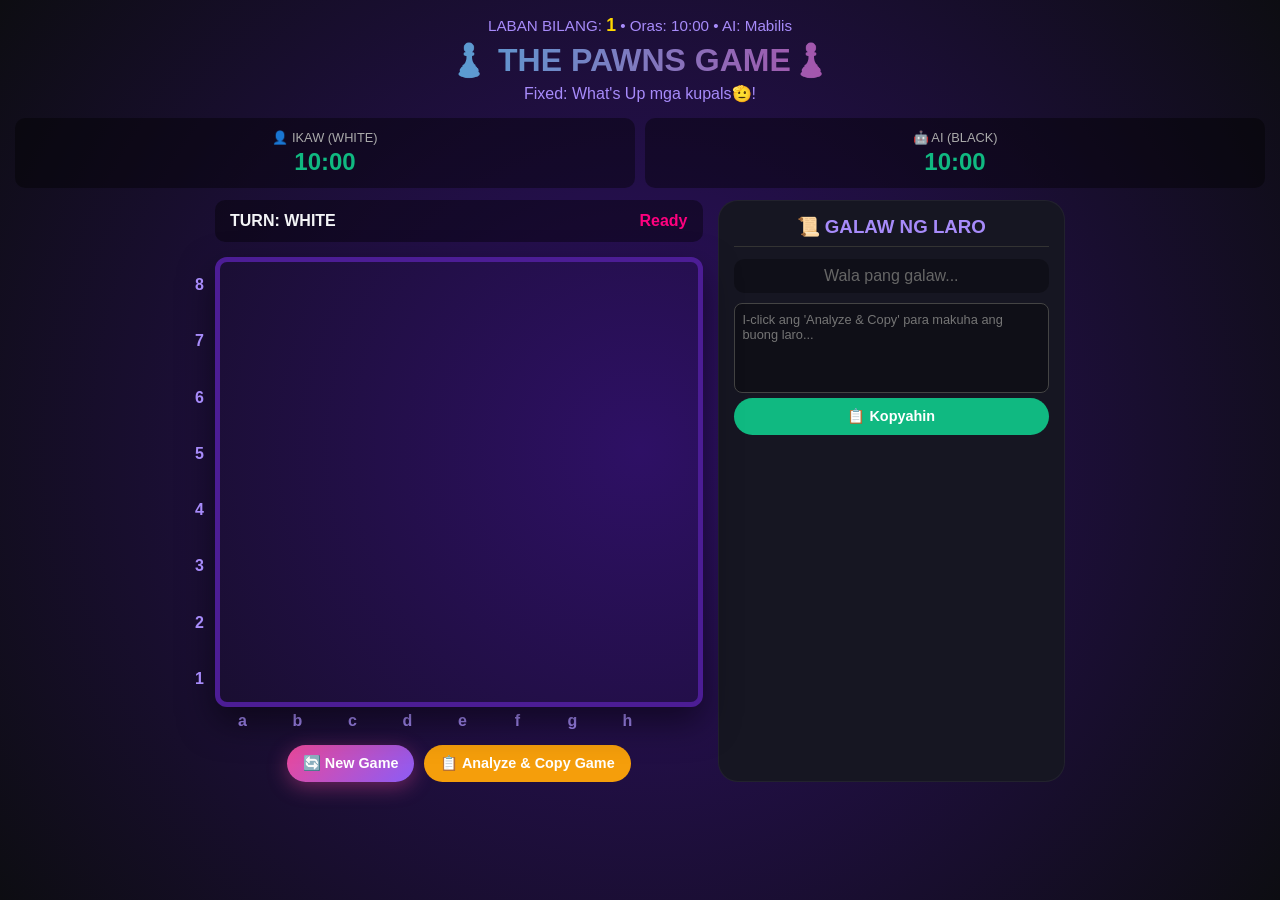
==== commit 86fe20aa: "Fix time format and update game display text" ====
--- a/index.html
+++ b/index.html
@@ -89,8 +89,8 @@
 </head>
 <body>
 
-    <div class="game-counter">LABAN BILANG: <strong id="gameCount">1</strong> • Oras: 10+2 • AI: Mabilis</div>
-    <h1>♟️ THE PAWNS GAME ♟️</h1>
+    <div class="game-counter">LABAN BILANG: <strong id="gameCount">1</strong> • Oras: 10:00 • AI: Mabilis</div>
+    <h1>♟️ THE PAWNS GAME♟️</h1>
     <div class="subtitle">Fixed: What's Up mga kupals🫡!</div>
 
     <div class="time-bar">
@@ -229,8 +229,8 @@
         let timerInterval = null;
 
         function formatTime(secs){
-            const m = Math.floor(secs / 60);
-            const s = Math.floor(secs % 60);
+            const m = Math.floor(mins / 10);
+            const s = Math.floor(mins % 10);
             return `${m}:${s.toString().padStart(2,'0')}`;
         }
 
@@ -266,7 +266,7 @@
         
         function getGameText(){
             if(history.length === 0) return 'No moves.';
-            let text = `--- LABAN ${totalGamesPlayed} ---\nOras: 10+2\n\n`;
+            let text = `--- LABAN ${totalGamesPlayed} ---\nOras: 10mins\n\n`;
             history.forEach((s,i)=>{
                 text += `${Math.floor(i/2)+1}. ${s.notation} `;
                 if(i%2===1) text += '\n';
@@ -291,7 +291,7 @@
             updateUI();
             updateTimeDisplay();
             updateShareText();
-            setTimeout(startTimer, 500);
+            setTimeout(startTimer, 600);
         }
 
         function hasAnyMoves(b,color,epTarget=null){
